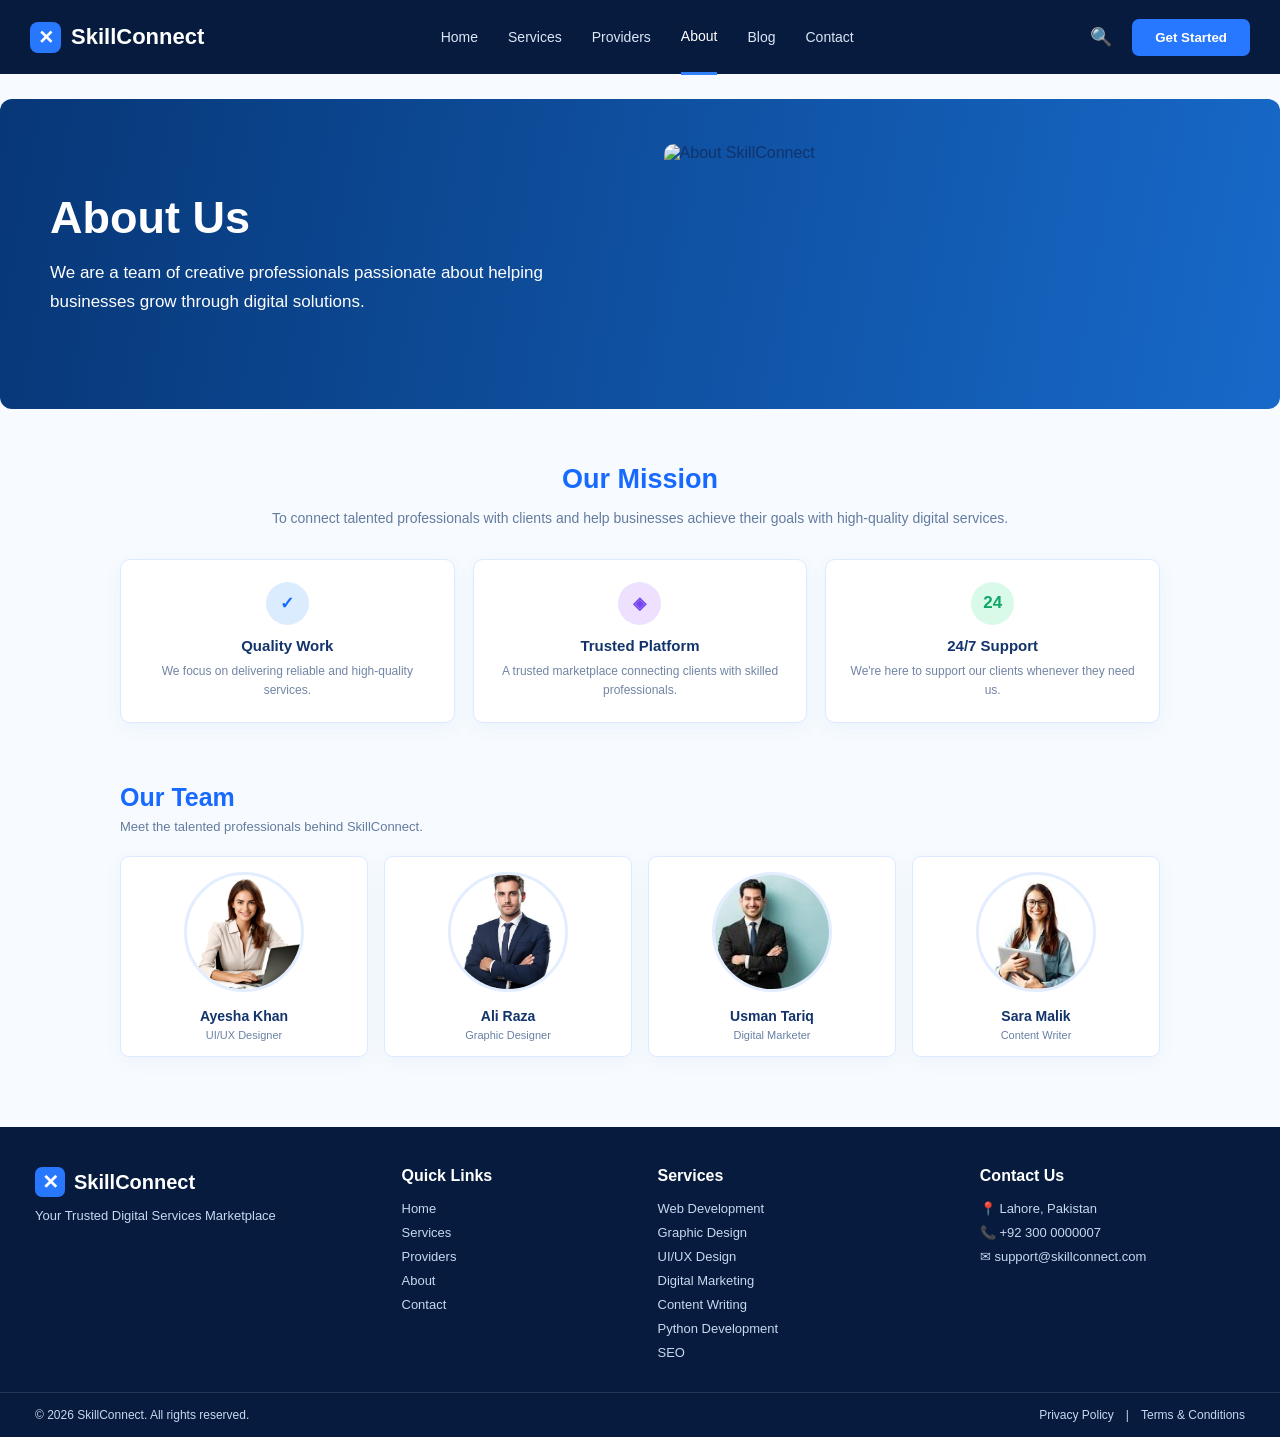
==== about.html @ f33c8b59 "Initial commit - Week 3 project" ====
<!DOCTYPE html>
<html lang="en">

<head>

        <meta charset="UTF-8">

        <meta name="viewport" content="width=device-width, initial-scale=1.0">

        <title>SkillConnect | About Us</title>

        <link rel="stylesheet" href="about.css">

</head>

<body>


        <!-- =========================================
         NAVBAR
    ========================================= -->

        <header class="navbar">

                <div class="nav-container">

                        <!-- Logo -->
                        <a href="index.html" class="logo">

                                <span class="logo-icon">✕</span>

                                <span>SkillConnect</span>

                        </a>


                        <!-- Navigation -->

                        <nav class="nav-links">

                                <a href="index.html">
                                        Home
                                </a>

                                <a href="services.html">
                                        Services
                                </a>

                                <a href="providers-profile1.html">
                                        Providers
                                </a>

                                <a href="about.html" class="active">
                                        About
                                </a>

                                <a href="blog.html">
                                        Blog
                                </a>

                                <a href="contact.html">
                                        Contact
                                </a>

                        </nav>


                        <!-- Right Side -->

                        <div class="nav-right">

                                <button class="search-btn">
                                        🔍
                                </button>

                                <button class="get-started" onclick="getStarted()">
                                        Get Started
                                </button>

                        </div>


                        <!-- Mobile Menu -->

                        <button class="menu-btn" onclick="toggleMenu()">
                                ☰
                        </button>

                </div>

        </header>



        <!-- =========================================
         ABOUT HERO
    ========================================= -->

        <section class="about-hero">

                <div class="about-hero-content">

                        <h1>About Us</h1>

                        <p>
                                We are a team of creative professionals passionate
                                about helping businesses grow through digital solutions.
                        </p>

                </div>


                <!--
            IMAGE PLACEHOLDER

            Apni image ka path yahan lagayen:

            src="images/about-hero.jpg"

            Example:
            <img src="images/about-hero.jpg" alt="Our Team">
        -->

                <div class="hero-image-placeholder">

                        <img src="" alt="About SkillConnect">

                </div>

        </section>



        <!-- =========================================
         OUR MISSION
    ========================================= -->

        <section class="mission-section">

                <div class="section-heading">

                        <h2>Our Mission</h2>

                        <p>
                                To connect talented professionals with clients
                                and help businesses achieve their goals with
                                high-quality digital services.
                        </p>

                </div>


                <!-- Mission Cards -->

                <div class="mission-cards">


                        <!-- Card 1 -->

                        <div class="mission-card">

                                <div class="mission-icon blue">
                                        ✓
                                </div>

                                <h3>Quality Work</h3>

                                <p>
                                        We focus on delivering reliable and
                                        high-quality services.
                                </p>

                        </div>


                        <!-- Card 2 -->

                        <div class="mission-card">

                                <div class="mission-icon purple">
                                        ◈
                                </div>

                                <h3>Trusted Platform</h3>

                                <p>
                                        A trusted marketplace connecting clients
                                        with skilled professionals.
                                </p>

                        </div>


                        <!-- Card 3 -->

                        <div class="mission-card">

                                <div class="mission-icon green">
                                        24
                                </div>

                                <h3>24/7 Support</h3>

                                <p>
                                        We're here to support our clients whenever
                                        they need us.
                                </p>

                        </div>

                </div>

        </section>



        <!-- =========================================
         OUR TEAM
    ========================================= -->

        <section class="team-section">

                <div class="team-heading">

                        <h2>Our Team</h2>

                        <p>
                                Meet the talented professionals behind SkillConnect.
                        </p>

                </div>


                <div class="team-grid">


                        <!-- Team Member 1 -->

                        <div class="team-card">

                                <!-- IMAGE PLACEHOLDER -->

                                <img src="images/about.jpg" alt="Ayesha Khan" class="team-image">

                                <h3>Ayesha Khan</h3>

                                <p>UI/UX Designer</p>

                        </div>



                        <!-- Team Member 2 -->

                        <div class="team-card">

                                <!-- IMAGE PLACEHOLDER -->

                                <img src="images/provider2.jpg" alt="Ali Raza" class="team-image">

                                <h3>Ali Raza</h3>

                                <p>Graphic Designer</p>

                        </div>



                        <!-- Team Member 3 -->

                        <div class="team-card">

                                <!-- IMAGE PLACEHOLDER -->

                                <img src="images/provider.jpg" alt="Usman Tariq" class="team-image">

                                <h3>Usman Tariq</h3>

                                <p>Digital Marketer</p>

                        </div>



                        <!-- Team Member 4 -->

                        <div class="team-card">

                                <!-- IMAGE PLACEHOLDER -->

                                <img src="images/img.jpg" alt="Sara Malik" class="team-image">

                                <h3>Sara Malik</h3>

                                <p>Content Writer</p>

                        </div>

                </div>

        </section>



        <!-- =========================================
         FOOTER
    ========================================= -->

        <footer class="main-footer">

                <div class="footer-container">


                        <!-- Brand -->

                        <div class="footer-brand">

                                <div class="footer-logo">

                                        <span class="footer-logo-icon">
                                                ✕
                                        </span>

                                        SkillConnect

                                </div>

                                <p>
                                        Your Trusted Digital Services Marketplace
                                </p>

                        </div>



                        <!-- Quick Links -->

                        <div class="footer-column">

                                <h3>Quick Links</h3>

                                <a href="index.html">
                                        Home
                                </a>

                                <a href="services.html">
                                        Services
                                </a>

                                <a href="index.html#providers">
                                        Providers
                                </a>

                                <a href="about.html">
                                        About
                                </a>

                                <a href="#">
                                        Contact
                                </a>

                        </div>



                        <!-- Services -->

                        <div class="footer-column">

                                <h3>Services</h3>

                                <a href="services.html">
                                        Web Development
                                </a>

                                <a href="services.html">
                                        Graphic Design
                                </a>

                                <a href="services.html">
                                        UI/UX Design
                                </a>

                                <a href="services.html">
                                        Digital Marketing
                                </a>

                                <a href="services.html">
                                        Content Writing
                                </a>

                                <a href="services.html">
                                        Python Development
                                </a>

                                <a href="services.html">
                                        SEO
                                </a>

                        </div>



                        <!-- Contact -->

                        <div class="footer-column">

                                <h3>Contact Us</h3>

                                <p>
                                        📍 Lahore, Pakistan
                                </p>

                                <p>
                                        📞 +92 300 0000007
                                </p>

                                <p>
                                        ✉ support@skillconnect.com
                                </p>

                        </div>

                </div>



                <!-- Footer Bottom -->

                <div class="footer-bottom">

                        <p>
                                © 2026 SkillConnect. All rights reserved.
                        </p>

                        <div>

                                <a href="#">
                                        Privacy Policy
                                </a>

                                <span>|</span>

                                <a href="#">
                                        Terms & Conditions
                                </a>

                        </div>

                </div>

        </footer>


        <!-- JavaScript -->

        <script src="about.js"></script>

</body>

</html>
---- about.css ----
/* =========================================
   RESET
========================================= */

* {
        margin: 0;
        padding: 0;
        box-sizing: border-box;
}

html {
        scroll-behavior: smooth;
}

body {
        font-family: Arial, Helvetica, sans-serif;
        background: #f7fbff;
        color: #12336b;
}


/* =========================================
   NAVBAR
========================================= */

.navbar {
        height: 74px;
        background: #061b3d;
        position: sticky;
        top: 0;
        z-index: 1000;
}

.nav-container {
        max-width: 1450px;
        height: 100%;
        margin: auto;
        padding: 0 30px;

        display: flex;
        align-items: center;
        justify-content: space-between;
}


/* Logo */

.logo {
        display: flex;
        align-items: center;
        gap: 10px;

        color: white;
        text-decoration: none;

        font-size: 22px;
        font-weight: 700;
}

.logo-icon {
        width: 31px;
        height: 31px;

        display: flex;
        align-items: center;
        justify-content: center;

        background: #2878ff;
        border-radius: 8px;

        font-size: 19px;
}


/* Navigation */

.nav-links {
        display: flex;
        align-items: center;
        gap: 30px;
}

.nav-links a {
        color: #dbe6f7;
        text-decoration: none;

        font-size: 14px;

        padding: 28px 0;
}

.nav-links a:hover,
.nav-links a.active {
        color: white;
}

.nav-links a.active {
        border-bottom: 3px solid #3182ff;
}


/* Right */

.nav-right {
        display: flex;
        align-items: center;
        gap: 20px;
}

.search-btn {
        border: none;
        background: transparent;

        color: white;
        font-size: 18px;

        cursor: pointer;
}

.get-started {
        border: none;

        background: #2878ff;
        color: white;

        padding: 11px 23px;

        border-radius: 7px;

        font-weight: 600;

        cursor: pointer;
}

.get-started:hover {
        background: #1769e8;
}


/* Mobile menu */

.menu-btn {
        display: none;

        border: none;
        background: transparent;

        color: white;
        font-size: 25px;

        cursor: pointer;
}


/* =========================================
   ABOUT HERO
========================================= */

.about-hero {
        max-width: 1450px;
        min-height: 270px;

        margin: 25px auto 35px;

        padding: 45px 50px;

        border-radius: 12px;

        background: linear-gradient(100deg,
                        #073777,
                        #1769c9);

        display: flex;
        align-items: center;
        justify-content: space-between;

        overflow: hidden;
}


/* Hero Text */

.about-hero-content {
        max-width: 570px;
        color: white;
}

.about-hero-content h1 {
        font-size: 45px;
        margin-bottom: 15px;
}

.about-hero-content p {
        font-size: 17px;
        line-height: 1.7;
}


/* Hero Image */

.hero-image-placeholder {
        width: 48%;
        height: 220px;

        display: flex;
        justify-content: center;
        align-items: center;
}

.hero-image-placeholder img {
        width: 100%;
        height: 220px;

        object-fit: cover;

        border-radius: 10px;
}


/* =========================================
   MISSION
========================================= */

.mission-section {
        max-width: 1100px;

        margin: auto;

        padding: 20px 30px 45px;

        text-align: center;
}

.section-heading h2 {
        font-size: 27px;

        color: #1769ff;

        margin-bottom: 12px;
}

.section-heading p {
        max-width: 760px;

        margin: auto;

        color: #637b9e;

        font-size: 14px;

        line-height: 1.7;
}


/* Mission Cards */

.mission-cards {
        display: grid;

        grid-template-columns: repeat(3, 1fr);

        gap: 18px;

        margin-top: 28px;
}

.mission-card {
        background: white;

        border: 1px solid #dceaff;

        border-radius: 10px;

        padding: 22px 16px;

        min-height: 150px;

        box-shadow:
                0 5px 18px rgba(35, 102, 180, .06);
}

.mission-icon {
        width: 43px;
        height: 43px;

        margin: 0 auto 12px;

        border-radius: 50%;

        display: flex;
        align-items: center;
        justify-content: center;

        font-size: 17px;
        font-weight: 700;
}

.mission-icon.blue {
        background: #dcecff;
        color: #1769ff;
}

.mission-icon.purple {
        background: #eee1ff;
        color: #7345ef;
}

.mission-icon.green {
        background: #d9fae9;
        color: #10a767;
}

.mission-card h3 {
        font-size: 15px;

        margin-bottom: 8px;
}

.mission-card p {
        color: #7185a4;

        font-size: 12px;

        line-height: 1.6;
}


/* =========================================
   OUR TEAM
========================================= */

.team-section {
        max-width: 1100px;

        margin: auto;

        padding: 15px 30px 55px;
}

.team-heading {
        margin-bottom: 22px;
}

.team-heading h2 {
        font-size: 25px;
        color: #1769ff;

        margin-bottom: 7px;
}

.team-heading p {
        color: #637b9e;
        font-size: 13px;
}


/* Team Grid */

.team-grid {
        display: grid;

        grid-template-columns: repeat(4, 1fr);

        gap: 16px;
}


/* Team Card */

.team-card {
        background: white;

        border: 1px solid #dceaff;

        border-radius: 9px;

        padding: 15px;

        text-align: center;

        box-shadow:
                0 5px 18px rgba(35, 102, 180, .05);

        transition: .25s;
}

.team-card:hover {
        transform: translateY(-4px);

        box-shadow:
                0 10px 25px rgba(35, 102, 180, .12);
}


/* Team Image */
/* 
.team-image {
        width: 75px;
        height: 75px;

        border-radius: 50%;

        object-fit: cover;

        border: 3px solid #e2edff;

        margin-bottom: 10px;
} */
.team-image {
        width: 120px;
        height: 120px;

        border-radius: 50%;

        object-fit: cover;

        border: 3px solid #e2edff;

        margin-bottom: 12px;
}

.team-card h3 {
        font-size: 14px;

        margin-bottom: 5px;
}

.team-card p {
        color: #6880a4;

        font-size: 11px;
}


/* =========================================
   FOOTER
========================================= */

.main-footer {
        background: #061b3d;

        color: white;

        margin-top: 15px;
}

.footer-container {
        max-width: 1450px;

        margin: auto;

        padding: 40px 35px 32px;

        display: grid;

        grid-template-columns:
                1.5fr 1fr 1.3fr 1.2fr;

        gap: 35px;
}


/* Brand */

.footer-logo {
        display: flex;
        align-items: center;
        gap: 9px;

        font-size: 20px;
        font-weight: 700;
}

.footer-logo-icon {
        width: 30px;
        height: 30px;

        display: flex;
        align-items: center;
        justify-content: center;

        background: #2878ff;

        border-radius: 7px;
}

.footer-brand p {
        color: #c8d8ef;

        font-size: 13px;

        margin-top: 11px;
}


/* Footer Columns */

.footer-column {
        display: flex;
        flex-direction: column;

        gap: 9px;
}

.footer-column h3 {
        font-size: 16px;

        margin-bottom: 7px;
}

.footer-column a,
.footer-column p {
        color: #c8d8ef;

        text-decoration: none;

        font-size: 13px;
}

.footer-column a:hover {
        color: white;
}


/* Footer Bottom */

.footer-bottom {
        max-width: 1380px;

        margin: auto;

        padding: 15px 35px;

        border-top: 1px solid rgba(255, 255, 255, .12);

        display: flex;

        align-items: center;
        justify-content: space-between;

        color: #c8d8ef;

        font-size: 12px;
}

.footer-bottom div {
        display: flex;
        gap: 12px;
}

.footer-bottom a {
        color: #c8d8ef;
        text-decoration: none;
}


/* =========================================
   RESPONSIVE
========================================= */

@media (max-width: 1050px) {

        .about-hero {
                margin-left: 20px;
                margin-right: 20px;
        }

        .mission-section,
        .team-section {
                padding-left: 20px;
                padding-right: 20px;
        }

        .team-grid {
                grid-template-columns: repeat(2, 1fr);
        }

        .footer-container {
                grid-template-columns: repeat(2, 1fr);
        }

}


/* =========================================
   TABLET / MOBILE
========================================= */

@media (max-width: 750px) {

        .nav-links {
                display: none;

                position: absolute;

                top: 74px;
                left: 0;

                width: 100%;

                background: #061b3d;

                flex-direction: column;

                gap: 0;

                padding: 12px 25px;
        }

        .nav-links.show {
                display: flex;
        }

        .nav-links a {
                width: 100%;
                padding: 13px 0;
        }

        .nav-right {
                display: none;
        }

        .menu-btn {
                display: block;
        }


        .about-hero {
                min-height: 400px;

                flex-direction: column;

                align-items: flex-start;

                padding: 35px 28px;
        }

        .about-hero-content {
                max-width: 100%;
        }

        .about-hero-content h1 {
                font-size: 36px;
        }

        .about-hero-content p {
                font-size: 14px;
        }

        .hero-image-placeholder {
                width: 100%;
                height: 180px;

                margin-top: 20px;
        }

        .hero-image-placeholder img {
                height: 180px;
        }


        .mission-cards {
                grid-template-columns: 1fr;
        }

}


/* =========================================
   SMALL MOBILE
========================================= */

@media (max-width: 550px) {

        .nav-container {
                padding: 0 18px;
        }

        .logo {
                font-size: 19px;
        }

        .about-hero {
                margin-top: 15px;
                margin-left: 15px;
                margin-right: 15px;
        }

        .team-grid {
                grid-template-columns: repeat(2, 1fr);
        }

        .footer-container {
                grid-template-columns: 1fr;

                padding: 35px 25px;
        }

        .footer-bottom {
                flex-direction: column;

                gap: 12px;

                text-align: center;
        }

}
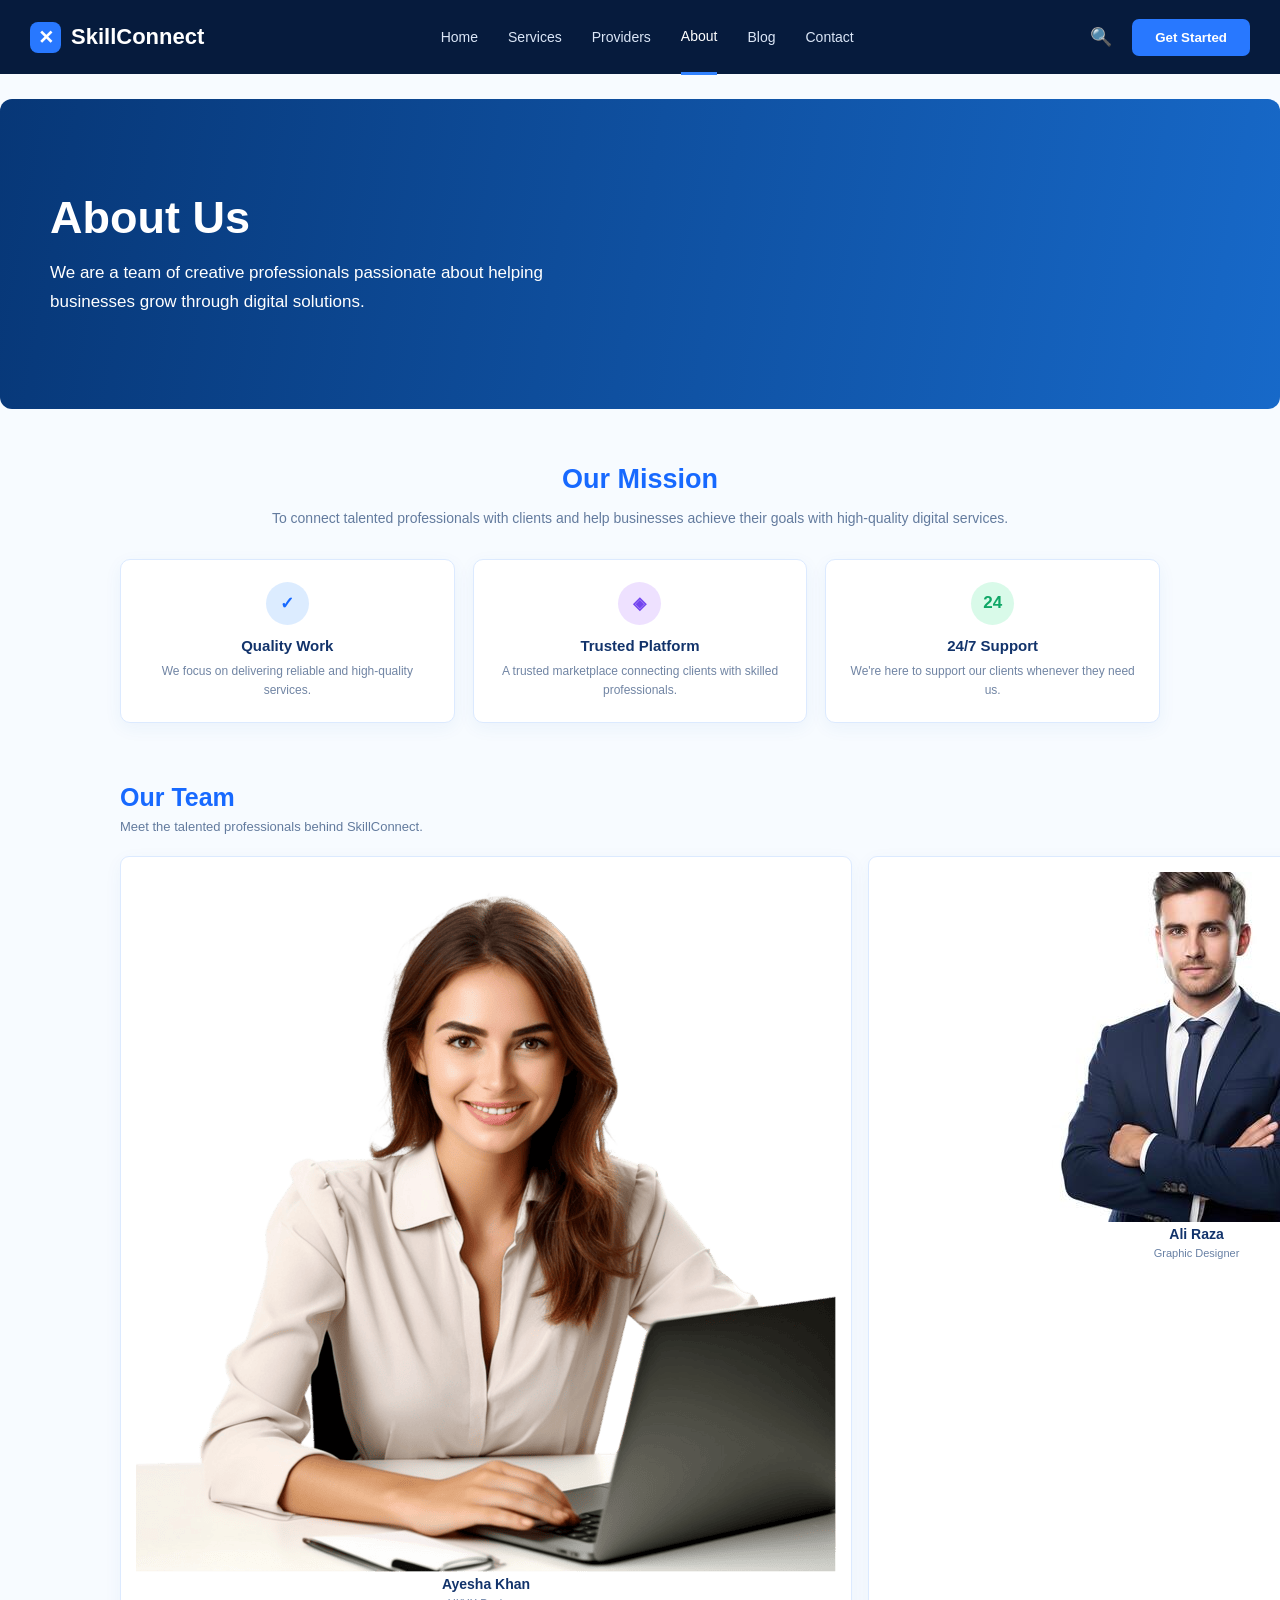
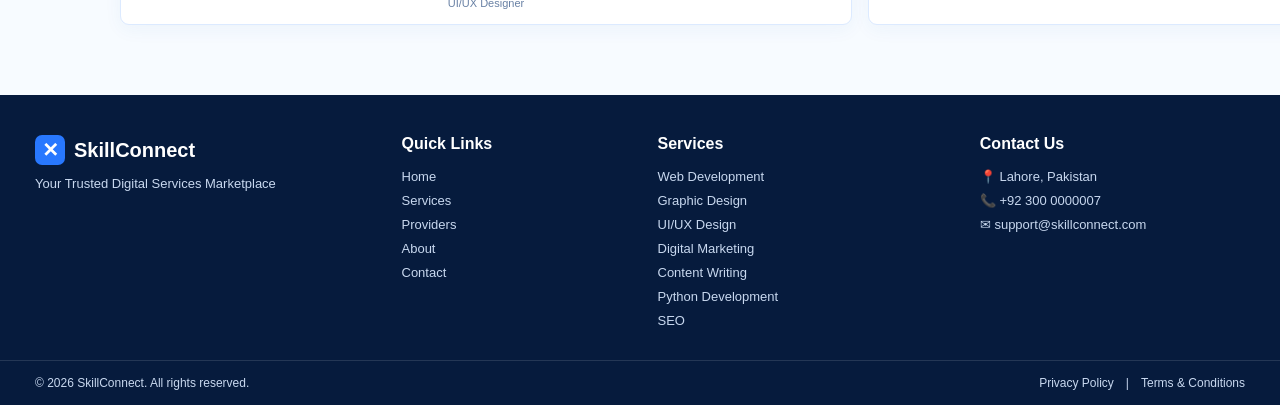
==== commit b726aa89: "Fixed small changes" ====
--- a/about.html
+++ b/about.html
@@ -109,21 +109,9 @@
 
                 </div>
 
-
-                <!--
-            IMAGE PLACEHOLDER
-
-            Apni image ka path yahan lagayen:
-
-            src="images/about-hero.jpg"
-
-            Example:
-            <img src="images/about-hero.jpg" alt="Our Team">
-        -->
-
                 <div class="hero-image-placeholder">
 
-                        <img src="" alt="About SkillConnect">
+
 
                 </div>
 
--- a/about.css
+++ b/about.css
@@ -391,22 +391,7 @@
                 0 10px 25px rgba(35, 102, 180, .12);
 }
 
-
-/* Team Image */
-/* 
-.team-image {
-        width: 75px;
-        height: 75px;
-
-        border-radius: 50%;
-
-        object-fit: cover;
-
-        border: 3px solid #e2edff;
-
-        margin-bottom: 10px;
-} */
-.team-image {
+.about.png.jpg {
         width: 120px;
         height: 120px;
 
